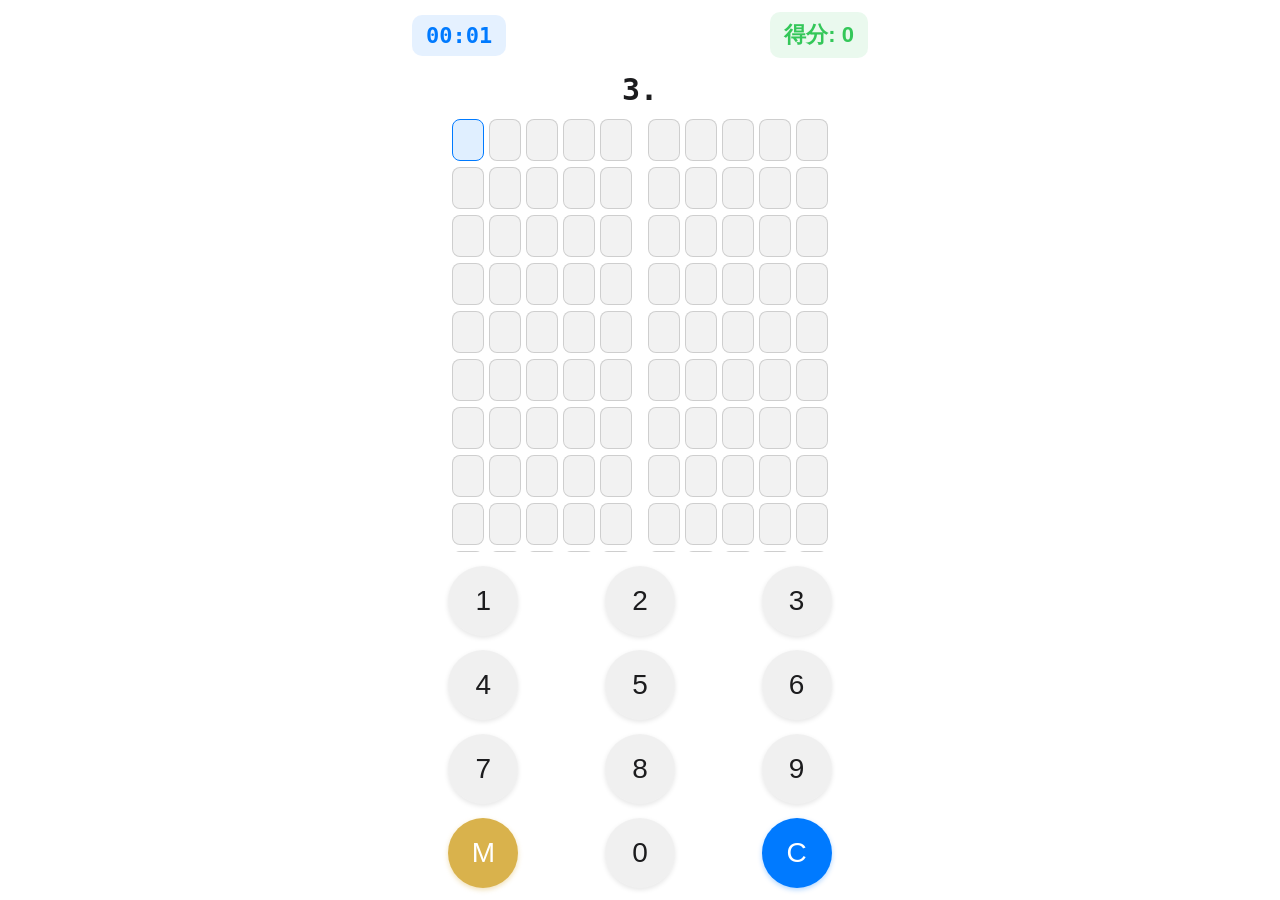
==== index.html @ 4790e4cc "Initial commit: π 100 web game Memorize 100 digits of pi after "3.". 12-key keypad (1-9, M for leade" ====
<!DOCTYPE html>
<html lang="zh-CN">
<head>
    <meta charset="UTF-8">
    <meta name="viewport" content="width=device-width, initial-scale=1.0, maximum-scale=1.0, user-scalable=no, viewport-fit=cover">
    <title>π 100 — 圆周率记忆挑战</title>
    <link rel="apple-touch-icon" sizes="180x180" href="icon-180.png">
    <link rel="icon" type="image/png" sizes="32x32" href="icon-32.png">
    <link rel="icon" type="image/png" sizes="180x180" href="icon-180.png">
    <meta name="apple-mobile-web-app-capable" content="yes">
    <meta name="apple-mobile-web-app-status-bar-style" content="default">
    <meta name="apple-mobile-web-app-title" content="π 100">
    <meta name="theme-color" content="#007AFF">
    <style>
        :root {
            --blue: #007AFF;
            --green: #34C759;
            --orange: #FF9500;
            --red: #FF3B30;
            --yellow: #FFCC00;
            --purple: #AF52DE;
            --gold: #D9B24C;
            --gold-deep: #B8902F;
            --text-primary: #1c1c1e;
            --text-secondary: #8E8E93;
            --gray-fill: rgba(0, 0, 0, 0.05);
            --gray-stroke: rgba(0, 0, 0, 0.15);
            --backdrop: rgba(0, 0, 0, 0.45);
        }

        * { box-sizing: border-box; -webkit-tap-highlight-color: transparent; }
        html, body { height: 100%; }
        body {
            margin: 0;
            font-family: -apple-system, BlinkMacSystemFont, 'PingFang SC', 'Helvetica Neue', sans-serif;
            background: #ffffff;
            color: var(--text-primary);
            display: flex;
            flex-direction: column;
            align-items: center;
            user-select: none;
            -webkit-user-select: none;
            overflow: hidden;
        }

        .container {
            width: 100%;
            max-width: 480px;
            flex: 1;
            display: flex;
            flex-direction: column;
            padding: 12px 12px max(8px, env(safe-area-inset-bottom));
            min-height: 0;
        }

        /* Top status bar */
        .status-bar {
            display: flex;
            justify-content: space-between;
            align-items: center;
            margin-bottom: 10px;
        }
        .timer, .score {
            font-size: clamp(18px, 5.2vw, 22px);
            font-weight: 600;
            padding: 8px 14px;
            border-radius: 10px;
            font-variant-numeric: tabular-nums;
        }
        .timer {
            background: rgba(0, 122, 255, 0.1);
            color: var(--blue);
            font-family: 'SF Mono', Menlo, Consolas, monospace;
        }
        .score {
            background: rgba(52, 199, 89, 0.1);
            color: var(--green);
        }

        /* "3." prefix */
        .prefix {
            font-family: 'SF Mono', Menlo, Consolas, monospace;
            font-size: clamp(24px, 7vw, 30px);
            font-weight: 700;
            text-align: center;
            margin: 4px 0 8px;
        }

        /* Scrollable digit grid */
        .grid-scroll {
            flex: 1;
            min-height: 0;
            overflow-y: auto;
            padding: 4px 0;
            -webkit-overflow-scrolling: touch;
        }
        .grid {
            display: flex;
            flex-direction: column;
            gap: 6px;
            align-items: center;
        }
        .row {
            display: flex;
            gap: 16px;
        }
        .row-half {
            display: flex;
            gap: 5px;
        }
        .cell {
            width: clamp(26px, 7.5vw, 32px);
            height: clamp(34px, 9vw, 42px);
            display: flex;
            align-items: center;
            justify-content: center;
            background: var(--gray-fill);
            border: 1px solid var(--gray-stroke);
            border-radius: 8px;
            font-family: 'SF Mono', Menlo, Consolas, monospace;
            font-size: clamp(16px, 4.5vw, 20px);
            font-weight: 600;
            color: var(--text-primary);
            transition: background-color 0.15s, border-color 0.15s;
        }
        .cell.active {
            background: rgba(0, 122, 255, 0.12);
            border-color: var(--blue);
        }
        .cell.wrong { color: var(--red); }

        /* Keypad */
        .keypad {
            display: grid;
            grid-template-columns: repeat(3, 1fr);
            gap: 14px;
            padding: 14px 0 4px;
            justify-items: center;
            flex-shrink: 0;
        }
        .key {
            width: clamp(56px, 17vw, 70px);
            height: clamp(56px, 17vw, 70px);
            border-radius: 50%;
            border: none;
            font-family: -apple-system, sans-serif;
            font-size: clamp(22px, 6.5vw, 28px);
            font-weight: 500;
            cursor: pointer;
            background: rgba(0, 0, 0, 0.06);
            color: var(--text-primary);
            box-shadow: 0 2px 5px rgba(0, 0, 0, 0.1);
            transition: transform 0.05s, background-color 0.2s;
            padding: 0;
        }
        .key:active { transform: scale(0.94); }
        .key.hint {
            background: rgba(255, 204, 0, 0.4);
            box-shadow: 0 2px 5px rgba(255, 204, 0, 0.35);
        }
        .key.clear {
            background: var(--blue);
            color: white;
            box-shadow: 0 2px 5px rgba(0, 122, 255, 0.3);
        }
        .key.medal {
            background: var(--gold);
            color: white;
            box-shadow: 0 2px 5px rgba(217, 178, 76, 0.4);
        }

        /* Modal backdrop */
        .backdrop {
            position: fixed; inset: 0;
            background: var(--backdrop);
            display: none;
            align-items: center;
            justify-content: center;
            padding: 24px;
            z-index: 100;
            -webkit-backdrop-filter: blur(2px); backdrop-filter: blur(2px);
        }
        .backdrop.show { display: flex; }
        .modal {
            background: white;
            border-radius: 20px;
            padding: 24px;
            width: 100%;
            max-width: 360px;
            box-shadow: 0 20px 60px rgba(0, 0, 0, 0.25);
            animation: pop 0.25s ease-out;
        }
        @keyframes pop {
            from { opacity: 0; transform: scale(0.92); }
            to   { opacity: 1; transform: scale(1); }
        }

        .achievement {
            font-size: 38px;
            font-weight: 800;
            color: var(--orange);
            text-align: center;
            margin-bottom: 8px;
        }
        .modal h2 {
            margin: 0 0 16px;
            text-align: center;
            font-size: 24px;
            font-weight: 700;
        }
        .modal .row-info {
            display: flex;
            justify-content: space-between;
            align-items: baseline;
            padding: 8px 0;
            font-size: 17px;
        }
        .row-info .label { color: var(--text-secondary); }
        .row-info .value { font-weight: 600; font-variant-numeric: tabular-nums; }
        .row-info.bonus .value { color: var(--green); }
        .row-info.time .value { color: var(--orange); font-family: 'SF Mono', Menlo, monospace; }
        .row-info.final {
            border-top: 1px solid var(--gray-stroke);
            margin-top: 6px;
            padding-top: 14px;
        }
        .row-info.final .value { font-size: 26px; color: var(--purple); font-weight: 800; }

        .btn {
            width: 100%;
            padding: 14px;
            border: none;
            border-radius: 14px;
            font-family: inherit;
            font-size: 17px;
            font-weight: 600;
            cursor: pointer;
            background: var(--blue);
            color: white;
            margin-top: 14px;
            box-shadow: 0 4px 12px rgba(0, 122, 255, 0.3);
            transition: transform 0.05s;
        }
        .btn:active { transform: translateY(1px); }
        .btn.secondary {
            background: var(--gray-fill);
            color: var(--blue);
            box-shadow: none;
        }

        /* Leaderboard list */
        .leader-list {
            max-height: 55vh;
            overflow-y: auto;
            margin: 4px 0;
        }
        .leader-row {
            display: grid;
            grid-template-columns: 24px 1fr auto;
            gap: 12px;
            align-items: baseline;
            padding: 10px 4px;
            border-bottom: 1px solid var(--gray-stroke);
        }
        .leader-row:last-child { border-bottom: none; }
        .leader-row .rank { font-weight: 700; color: var(--text-secondary); }
        .leader-row .time { font-family: 'SF Mono', Menlo, monospace; color: var(--blue); font-weight: 600; }
        .leader-row .date { color: var(--text-secondary); font-size: 13px; margin-left: 8px; }
        .leader-row .pts { color: var(--green); font-weight: 600; }
        .empty { text-align: center; color: var(--text-secondary); padding: 24px; }
    </style>
</head>
<body>
    <div class="container">
        <div class="status-bar">
            <div class="timer" id="timer">00:00</div>
            <div class="score">得分: <span id="score">0</span></div>
        </div>

        <div class="prefix">3.</div>

        <div class="grid-scroll" id="grid-scroll">
            <div class="grid" id="grid"></div>
        </div>

        <div class="keypad" id="keypad"></div>
    </div>

    <!-- Game over modal -->
    <div class="backdrop" id="gameover-backdrop">
        <div class="modal">
            <div class="achievement" id="achievement"></div>
            <h2>游戏结束！</h2>
            <div class="row-info"><span class="label">基础得分</span><span class="value" id="m-base"></span></div>
            <div class="row-info bonus"><span class="label">时间加分</span><span class="value" id="m-bonus"></span></div>
            <div class="row-info time"><span class="label">用时</span><span class="value" id="m-time"></span></div>
            <div class="row-info final"><span class="label">最终得分</span><span class="value" id="m-final"></span></div>
            <button class="btn" onclick="resetGame()">重新开始</button>
        </div>
    </div>

    <!-- Leaderboard modal -->
    <div class="backdrop" id="leaderboard-backdrop">
        <div class="modal">
            <h2>🏆 最佳记录</h2>
            <div class="leader-list" id="leader-list"></div>
            <button class="btn secondary" onclick="closeLeaderboard()">关闭</button>
        </div>
    </div>

    <script>
        const PI_DIGITS = "[base64]";
        const TARGET_TIME = 180;
        const HINT_DELAY_MS = 3000;
        const STORAGE_KEY = 'pi100_top_scores';
        const MAX_RECORDS = 10;
        const KEYS = ['1','2','3','4','5','6','7','8','9','M','0','C'];

        let currentIndex = 0;
        let score = 0;
        let inputs = new Array(100).fill('');
        let wrongAt = new Array(100).fill(false);
        let elapsedTime = 0;
        let lastInputTime = Date.now();
        let showHint = false;
        let mainTimer = null;
        let hintTimer = null;
        let gameDone = false;

        const gridScroll = document.getElementById('grid-scroll');
        const grid = document.getElementById('grid');
        const keypad = document.getElementById('keypad');
        const timerEl = document.getElementById('timer');
        const scoreEl = document.getElementById('score');
        const gameoverBd = document.getElementById('gameover-backdrop');
        const leaderboardBd = document.getElementById('leaderboard-backdrop');
        const leaderList = document.getElementById('leader-list');

        function fmtTime(sec) {
            const m = String(Math.floor(sec / 60)).padStart(2, '0');
            const s = String(sec % 60).padStart(2, '0');
            return `${m}:${s}`;
        }

        function fmtDate(ts) {
            const d = new Date(ts);
            const mm = String(d.getMonth() + 1).padStart(2, '0');
            const dd = String(d.getDate()).padStart(2, '0');
            const HH = String(d.getHours()).padStart(2, '0');
            const MM = String(d.getMinutes()).padStart(2, '0');
            return `${mm}-${dd} ${HH}:${MM}`;
        }

        function buildGrid() {
            grid.innerHTML = '';
            for (let r = 0; r < 10; r++) {
                const row = document.createElement('div');
                row.className = 'row';
                for (let half = 0; half < 2; half++) {
                    const halfDiv = document.createElement('div');
                    halfDiv.className = 'row-half';
                    for (let c = 0; c < 5; c++) {
                        const idx = r * 10 + half * 5 + c;
                        const cell = document.createElement('div');
                        cell.className = 'cell';
                        cell.id = `cell-${idx}`;
                        halfDiv.appendChild(cell);
                    }
                    row.appendChild(halfDiv);
                }
                grid.appendChild(row);
            }
        }

        function buildKeypad() {
            keypad.innerHTML = '';
            for (const k of KEYS) {
                const btn = document.createElement('button');
                btn.type = 'button';
                btn.className = 'key';
                btn.textContent = k;
                btn.id = `key-${k}`;
                if (k === 'C') {
                    btn.classList.add('clear');
                    btn.addEventListener('click', cleanGame);
                } else if (k === 'M') {
                    btn.classList.add('medal');
                    btn.addEventListener('click', showLeaderboard);
                } else {
                    btn.addEventListener('click', () => handleInput(parseInt(k)));
                }
                keypad.appendChild(btn);
            }
        }

        function renderCell(idx) {
            const cell = document.getElementById(`cell-${idx}`);
            if (!cell) return;
            cell.textContent = inputs[idx];
            cell.classList.toggle('wrong', wrongAt[idx]);
            cell.classList.toggle('active', idx === currentIndex && !gameDone);
        }

        function renderAllCells() {
            for (let i = 0; i < 100; i++) renderCell(i);
        }

        function renderHint() {
            for (let i = 0; i <= 9; i++) {
                const btn = document.getElementById(`key-${i}`);
                if (btn) btn.classList.remove('hint');
            }
            if (showHint && !gameDone && currentIndex < 100) {
                const correct = PI_DIGITS[currentIndex];
                const btn = document.getElementById(`key-${correct}`);
                if (btn) btn.classList.add('hint');
            }
        }

        function scrollToCurrent() {
            const cell = document.getElementById(`cell-${currentIndex}`);
            if (!cell) return;
            const row = cell.parentElement.parentElement; // half -> row
            const rowOffset = row.offsetTop;
            const targetTop = Math.max(0, rowOffset - 60);
            gridScroll.scrollTo({ top: targetTop, behavior: 'smooth' });
        }

        function handleInput(num) {
            if (gameDone || currentIndex >= 100) return;
            const idx = currentIndex;
            const correct = parseInt(PI_DIGITS[idx]);
            if (num === correct) {
                inputs[idx] = String(num);
                wrongAt[idx] = false;
                score++;
            } else {
                inputs[idx] = String(correct);
                wrongAt[idx] = true;
            }
            currentIndex++;
            renderCell(idx);
            if (currentIndex < 100) {
                renderCell(currentIndex);
                scrollToCurrent();
            }
            lastInputTime = Date.now();
            showHint = false;
            scoreEl.textContent = score;
            renderHint();
            if (currentIndex >= 100) finishGame();
        }

        function achievementText(seconds) {
            if (seconds <= 110) return '卷王！';
            if (seconds <= 120) return '厉害！';
            if (seconds <= 130) return '真棒！';
            if (seconds <= 150) return '胜利';
            return '';
        }

        function finishGame() {
            gameDone = true;
            stopTimer();
            stopHintTimer();
            const timeBonus = Math.max(0, TARGET_TIME - elapsedTime);
            const finalScore = score + timeBonus;
            saveRecord({
                score: finalScore,
                baseScore: score,
                timeBonus,
                timeUsed: elapsedTime,
                date: Date.now()
            });
            document.getElementById('m-base').textContent = score;
            document.getElementById('m-bonus').textContent = `+${timeBonus}`;
            document.getElementById('m-time').textContent = fmtTime(elapsedTime);
            document.getElementById('m-final').textContent = finalScore;
            const ach = achievementText(elapsedTime);
            const achEl = document.getElementById('achievement');
            achEl.textContent = ach;
            achEl.style.display = ach ? 'block' : 'none';
            gameoverBd.classList.add('show');
        }

        function startTimer() {
            stopTimer();
            timerEl.textContent = fmtTime(elapsedTime);
            mainTimer = setInterval(() => {
                elapsedTime++;
                timerEl.textContent = fmtTime(elapsedTime);
            }, 1000);
        }
        function stopTimer() { if (mainTimer) { clearInterval(mainTimer); mainTimer = null; } }

        function startHintTimer() {
            stopHintTimer();
            hintTimer = setInterval(() => {
                if (gameDone) return;
                if (Date.now() - lastInputTime >= HINT_DELAY_MS) {
                    if (!showHint) { showHint = true; renderHint(); }
                } else {
                    if (showHint) { showHint = false; renderHint(); }
                }
            }, 200);
        }
        function stopHintTimer() { if (hintTimer) { clearInterval(hintTimer); hintTimer = null; } }

        function cleanGame() {
            currentIndex = 0;
            score = 0;
            inputs = new Array(100).fill('');
            wrongAt = new Array(100).fill(false);
            elapsedTime = 0;
            lastInputTime = Date.now();
            showHint = false;
            gameDone = false;
            gameoverBd.classList.remove('show');
            leaderboardBd.classList.remove('show');
            scoreEl.textContent = score;
            renderAllCells();
            renderHint();
            startTimer();
            startHintTimer();
            gridScroll.scrollTo({ top: 0 });
        }

        function resetGame() { cleanGame(); }

        function showLeaderboard() {
            const records = getRecords();
            leaderList.innerHTML = '';
            if (records.length === 0) {
                leaderList.innerHTML = '<div class="empty">还没有记录</div>';
            } else {
                records.forEach((rec, i) => {
                    const row = document.createElement('div');
                    row.className = 'leader-row';
                    row.innerHTML = `
                        <span class="rank">${i + 1}.</span>
                        <span>
                            <span class="time">${fmtTime(rec.timeUsed)}</span>
                            <span class="date">${fmtDate(rec.date)}</span>
                        </span>
                        <span class="pts">${rec.score}分</span>
                    `;
                    leaderList.appendChild(row);
                });
            }
            leaderboardBd.classList.add('show');
        }

        function closeLeaderboard() { leaderboardBd.classList.remove('show'); }

        function getRecords() {
            try { return JSON.parse(localStorage.getItem(STORAGE_KEY) || '[]'); }
            catch { return []; }
        }

        function saveRecord(rec) {
            let records = getRecords();
            records.push(rec);
            records.sort((a, b) => a.timeUsed - b.timeUsed);
            records = records.slice(0, MAX_RECORDS);
            localStorage.setItem(STORAGE_KEY, JSON.stringify(records));
        }

        // Tap backdrop (outside modal) to close leaderboard
        leaderboardBd.addEventListener('click', (e) => {
            if (e.target === leaderboardBd) closeLeaderboard();
        });

        // Desktop keyboard support: 0-9 inputs, Esc closes modals
        document.addEventListener('keydown', (e) => {
            if (e.key >= '0' && e.key <= '9' && !gameDone) {
                handleInput(parseInt(e.key));
            } else if (e.key === 'Escape') {
                if (leaderboardBd.classList.contains('show')) closeLeaderboard();
            }
        });

        buildGrid();
        buildKeypad();
        cleanGame();
    </script>
</body>
</html>
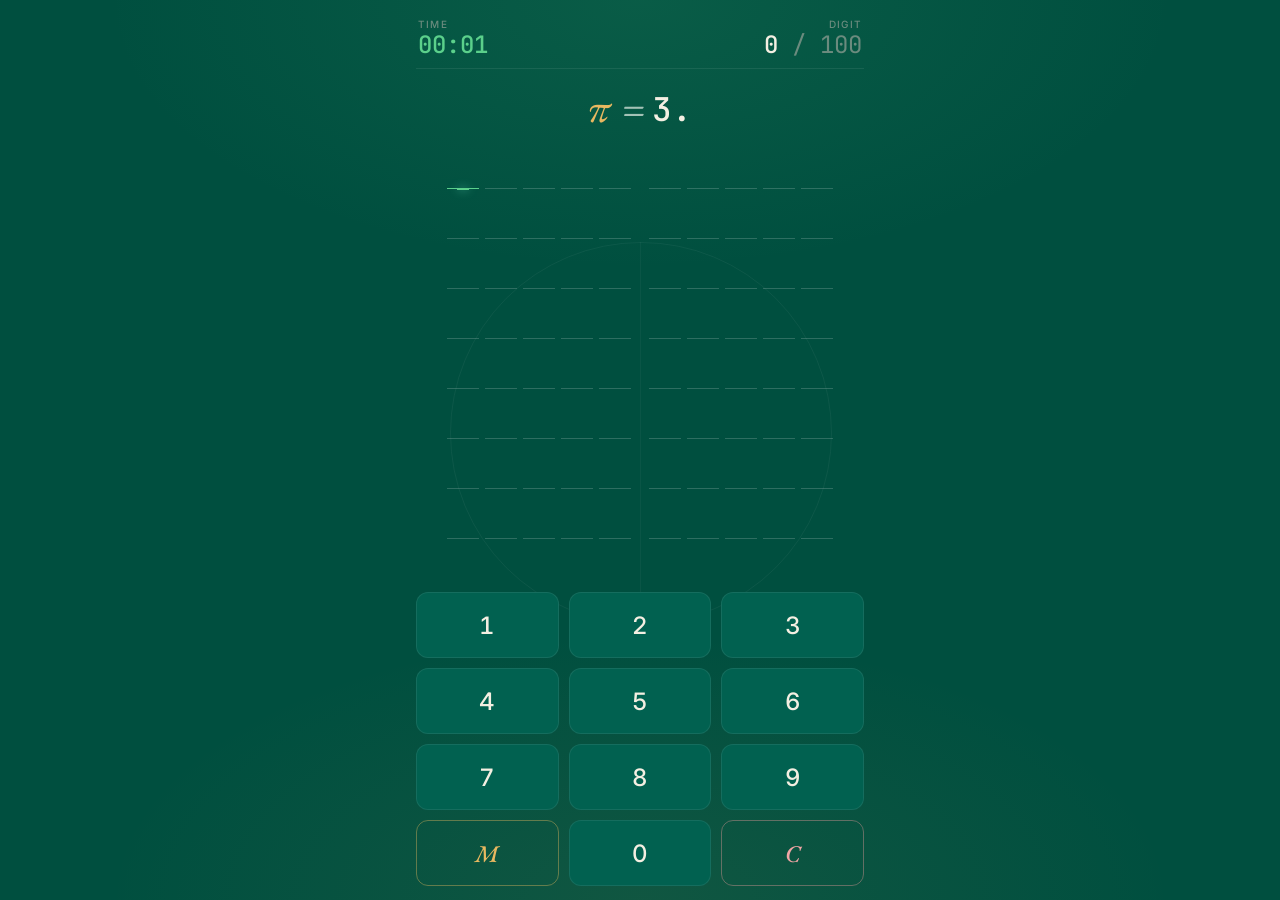
==== commit be6c8af3: "Redesign with mathematical-elegant aesthetic and add global leaderboard - New visual language: deep " ====
--- a/index.html
+++ b/index.html
@@ -8,82 +8,153 @@
     <link rel="icon" type="image/png" sizes="32x32" href="icon-32.png">
     <link rel="icon" type="image/png" sizes="180x180" href="icon-180.png">
     <meta name="apple-mobile-web-app-capable" content="yes">
-    <meta name="apple-mobile-web-app-status-bar-style" content="default">
+    <meta name="apple-mobile-web-app-status-bar-style" content="black-translucent">
     <meta name="apple-mobile-web-app-title" content="π 100">
-    <meta name="theme-color" content="#007AFF">
+    <meta name="theme-color" content="#004F3F">
+    <link rel="preconnect" href="https://fonts.googleapis.com">
+    <link rel="preconnect" href="https://fonts.gstatic.com" crossorigin>
+    <link href="https://fonts.googleapis.com/css2?family=EB+Garamond:ital,wght@0,400;0,600;1,400;1,600&family=Inter:wght@400;500;600;700&family=JetBrains+Mono:wght@400;500;700&display=swap" rel="stylesheet">
     <style>
         :root {
-            --blue: #007AFF;
-            --green: #34C759;
-            --orange: #FF9500;
-            --red: #FF3B30;
-            --yellow: #FFCC00;
-            --purple: #AF52DE;
-            --gold: #D9B24C;
-            --gold-deep: #B8902F;
-            --text-primary: #1c1c1e;
-            --text-secondary: #8E8E93;
-            --gray-fill: rgba(0, 0, 0, 0.05);
-            --gray-stroke: rgba(0, 0, 0, 0.15);
-            --backdrop: rgba(0, 0, 0, 0.45);
+            --bg-deep: #00362A;        /* darker green for modal contrast */
+            --bg: #004F3F;             /* icon background — deep forest green */
+            --surface: #016150;        /* keypad / cards */
+            --surface-2: #027360;      /* hover / active */
+            --line: rgba(255, 255, 255, 0.08);
+            --line-strong: rgba(255, 255, 255, 0.18);
+
+            --ink: #F4EFE2;            /* warm paper white */
+            --ink-dim: #A3C2B6;        /* faded annotation — slight green */
+            --ink-faint: #6B8B7E;
+
+            --mint: #5BD08B;           /* icon π — bright mint green, active / progress */
+            --gold: #E8B860;           /* mustard — π symbol, achievement */
+            --rose: #F2A6A6;           /* dusty rose — wrong */
+            --sky:  #9CC7C9;           /* soft sea — secondary */
+
+            --backdrop: rgba(0, 30, 24, 0.78);
         }
 
         * { box-sizing: border-box; -webkit-tap-highlight-color: transparent; }
         html, body { height: 100%; }
         body {
             margin: 0;
-            font-family: -apple-system, BlinkMacSystemFont, 'PingFang SC', 'Helvetica Neue', sans-serif;
-            background: #ffffff;
-            color: var(--text-primary);
+            font-family: 'Inter', -apple-system, BlinkMacSystemFont, 'PingFang SC', sans-serif;
+            color: var(--ink);
             display: flex;
             flex-direction: column;
             align-items: center;
             user-select: none;
             -webkit-user-select: none;
             overflow: hidden;
+            background:
+                radial-gradient(ellipse 70% 50% at 50% 0%, rgba(91, 208, 139, 0.10), transparent 60%),
+                radial-gradient(ellipse 70% 50% at 50% 100%, rgba(232, 184, 96, 0.07), transparent 60%),
+                var(--bg);
+            background-attachment: fixed;
+            position: relative;
+        }
+        /* Faint geometric watermark: unit circle behind everything */
+        body::before {
+            content: '';
+            position: fixed;
+            left: 50%;
+            top: 48%;
+            width: 380px;
+            height: 380px;
+            margin-left: -190px;
+            margin-top: -190px;
+            border-radius: 50%;
+            border: 1px solid rgba(255, 255, 255, 0.05);
+            pointer-events: none;
+            z-index: 0;
+        }
+        body::after {
+            content: '';
+            position: fixed;
+            left: 50%;
+            top: 48%;
+            width: 1px;
+            height: 380px;
+            margin-left: 0;
+            margin-top: -190px;
+            background: rgba(255, 255, 255, 0.04);
+            pointer-events: none;
+            z-index: 0;
         }
 
         .container {
+            position: relative;
+            z-index: 2;
             width: 100%;
             max-width: 480px;
             flex: 1;
             display: flex;
             flex-direction: column;
-            padding: 12px 12px max(8px, env(safe-area-inset-bottom));
+            padding: 14px 16px max(10px, env(safe-area-inset-bottom));
             min-height: 0;
         }
 
-        /* Top status bar */
+        /* Top status — light, like a textbook running header */
         .status-bar {
             display: flex;
             justify-content: space-between;
-            align-items: center;
-            margin-bottom: 10px;
-        }
-        .timer, .score {
-            font-size: clamp(18px, 5.2vw, 22px);
-            font-weight: 600;
-            padding: 8px 14px;
-            border-radius: 10px;
+            align-items: baseline;
+            padding: 4px 2px 10px;
+            border-bottom: 1px solid var(--line);
+            margin-bottom: 4px;
+        }
+        .stat {
+            display: flex;
+            flex-direction: column;
+            gap: 2px;
+        }
+        .stat.right { align-items: flex-end; }
+        .stat .label {
+            font-family: 'Inter', sans-serif;
+            font-size: 10px;
+            font-weight: 500;
+            letter-spacing: 1.2px;
+            text-transform: uppercase;
+            color: var(--ink-faint);
+        }
+        .stat .value {
+            font-family: 'JetBrains Mono', monospace;
+            font-size: clamp(20px, 5.5vw, 24px);
+            font-weight: 500;
             font-variant-numeric: tabular-nums;
-        }
-        .timer {
-            background: rgba(0, 122, 255, 0.1);
-            color: var(--blue);
-            font-family: 'SF Mono', Menlo, Consolas, monospace;
-        }
-        .score {
-            background: rgba(52, 199, 89, 0.1);
-            color: var(--green);
-        }
-
-        /* "3." prefix */
+            color: var(--ink);
+            line-height: 1.1;
+        }
+        .stat.time .value { color: var(--mint); }
+        .stat.progress .value { color: var(--ink); }
+        .stat.progress .value .total { color: var(--ink-faint); font-weight: 400; }
+
+        /* The π = 3. prefix — mathematical typography */
         .prefix {
-            font-family: 'SF Mono', Menlo, Consolas, monospace;
-            font-size: clamp(24px, 7vw, 30px);
-            font-weight: 700;
             text-align: center;
-            margin: 4px 0 8px;
+            margin: 14px 0 14px;
+            font-family: 'EB Garamond', Georgia, serif;
+            font-size: clamp(34px, 9vw, 42px);
+            line-height: 1;
+            color: var(--gold);
+            font-weight: 400;
+        }
+        .prefix .pi {
+            font-style: italic;
+            margin-right: 6px;
+        }
+        .prefix .eq {
+            color: var(--ink-dim);
+            font-weight: 400;
+            margin: 0 6px;
+        }
+        .prefix .three {
+            font-family: 'JetBrains Mono', monospace;
+            font-size: 0.78em;
+            color: var(--ink);
+            font-weight: 500;
+            vertical-align: 0.04em;
         }
 
         /* Scrollable digit grid */
@@ -91,22 +162,25 @@
             flex: 1;
             min-height: 0;
             overflow-y: auto;
-            padding: 4px 0;
+            padding: 4px 0 8px;
             -webkit-overflow-scrolling: touch;
-        }
+            scrollbar-width: none;
+        }
+        .grid-scroll::-webkit-scrollbar { display: none; }
         .grid {
             display: flex;
             flex-direction: column;
-            gap: 6px;
+            gap: 8px;
             align-items: center;
         }
         .row {
             display: flex;
-            gap: 16px;
+            gap: 18px;
+            align-items: center;
         }
         .row-half {
             display: flex;
-            gap: 5px;
+            gap: 6px;
         }
         .cell {
             width: clamp(26px, 7.5vw, 32px);
@@ -114,59 +188,101 @@
             display: flex;
             align-items: center;
             justify-content: center;
-            background: var(--gray-fill);
-            border: 1px solid var(--gray-stroke);
-            border-radius: 8px;
-            font-family: 'SF Mono', Menlo, Consolas, monospace;
-            font-size: clamp(16px, 4.5vw, 20px);
-            font-weight: 600;
-            color: var(--text-primary);
-            transition: background-color 0.15s, border-color 0.15s;
+            background: transparent;
+            border-bottom: 1.5px solid var(--line-strong);
+            border-radius: 0;
+            font-family: 'JetBrains Mono', monospace;
+            font-size: clamp(18px, 5vw, 22px);
+            font-weight: 500;
+            color: var(--ink);
+            transition: color 0.2s ease, border-color 0.2s ease, background 0.2s ease;
+            position: relative;
+        }
+        .cell:not(:empty) {
+            color: var(--ink);
         }
         .cell.active {
-            background: rgba(0, 122, 255, 0.12);
-            border-color: var(--blue);
-        }
-        .cell.wrong { color: var(--red); }
-
-        /* Keypad */
+            border-bottom-color: var(--mint);
+            color: var(--mint);
+        }
+        .cell.active::after {
+            content: '';
+            position: absolute;
+            left: 30%; right: 30%;
+            bottom: -1.5px;
+            height: 1.5px;
+            background: var(--mint);
+            box-shadow: 0 0 8px rgba(110, 231, 197, 0.7);
+            animation: cursorBlink 1.1s ease-in-out infinite;
+        }
+        @keyframes cursorBlink {
+            0%, 100% { opacity: 1; }
+            50%      { opacity: 0.35; }
+        }
+        .cell.wrong {
+            color: var(--rose);
+            border-bottom-color: var(--rose);
+        }
+
+        /* Keypad — clean rounded tiles */
         .keypad {
             display: grid;
             grid-template-columns: repeat(3, 1fr);
-            gap: 14px;
+            gap: 10px;
             padding: 14px 0 4px;
-            justify-items: center;
+            justify-items: stretch;
             flex-shrink: 0;
         }
         .key {
-            width: clamp(56px, 17vw, 70px);
-            height: clamp(56px, 17vw, 70px);
-            border-radius: 50%;
-            border: none;
-            font-family: -apple-system, sans-serif;
-            font-size: clamp(22px, 6.5vw, 28px);
+            height: clamp(56px, 16vw, 66px);
+            border-radius: 12px;
+            border: 1px solid var(--line);
+            font-family: 'Inter', sans-serif;
+            font-size: clamp(20px, 5.6vw, 24px);
             font-weight: 500;
             cursor: pointer;
-            background: rgba(0, 0, 0, 0.06);
-            color: var(--text-primary);
-            box-shadow: 0 2px 5px rgba(0, 0, 0, 0.1);
-            transition: transform 0.05s, background-color 0.2s;
+            background: var(--surface);
+            color: var(--ink);
+            transition: transform 0.08s ease, background 0.2s ease, border-color 0.2s ease, color 0.2s ease;
             padding: 0;
-        }
-        .key:active { transform: scale(0.94); }
+            font-variant-numeric: tabular-nums;
+        }
+        .key:active {
+            transform: scale(0.96);
+            background: var(--surface-2);
+        }
         .key.hint {
-            background: rgba(255, 204, 0, 0.4);
-            box-shadow: 0 2px 5px rgba(255, 204, 0, 0.35);
+            background: rgba(232, 184, 96, 0.18);
+            border-color: rgba(232, 184, 96, 0.55);
+            color: var(--gold);
+            box-shadow: 0 0 18px rgba(232, 184, 96, 0.25);
+            animation: hintBreath 1.4s ease-in-out infinite;
+        }
+        @keyframes hintBreath {
+            0%, 100% { box-shadow: 0 0 14px rgba(232, 184, 96, 0.18); }
+            50%      { box-shadow: 0 0 22px rgba(232, 184, 96, 0.38); }
         }
         .key.clear {
-            background: var(--blue);
-            color: white;
-            box-shadow: 0 2px 5px rgba(0, 122, 255, 0.3);
+            background: transparent;
+            border: 1px solid rgba(232, 155, 155, 0.4);
+            color: var(--rose);
+            font-family: 'EB Garamond', Georgia, serif;
+            font-style: italic;
+            font-weight: 500;
+        }
+        .key.clear:active {
+            background: rgba(232, 155, 155, 0.1);
         }
         .key.medal {
-            background: var(--gold);
-            color: white;
-            box-shadow: 0 2px 5px rgba(217, 178, 76, 0.4);
+            background: transparent;
+            border: 1px solid rgba(232, 184, 96, 0.4);
+            color: var(--gold);
+            font-family: 'EB Garamond', Georgia, serif;
+            font-style: italic;
+            font-weight: 500;
+        }
+        .key.medal:active {
+            background: rgba(232, 184, 96, 0.1);
         }
 
         /* Modal backdrop */
@@ -178,106 +294,334 @@
             justify-content: center;
             padding: 24px;
             z-index: 100;
-            -webkit-backdrop-filter: blur(2px); backdrop-filter: blur(2px);
+            -webkit-backdrop-filter: blur(8px); backdrop-filter: blur(8px);
         }
         .backdrop.show { display: flex; }
         .modal {
-            background: white;
-            border-radius: 20px;
-            padding: 24px;
+            background: var(--bg-deep);
+            border: 1px solid var(--line-strong);
+            border-radius: 16px;
+            padding: 26px 24px 22px;
             width: 100%;
             max-width: 360px;
-            box-shadow: 0 20px 60px rgba(0, 0, 0, 0.25);
-            animation: pop 0.25s ease-out;
+            box-shadow: 0 20px 60px rgba(0, 0, 0, 0.55);
+            animation: pop 0.32s cubic-bezier(0.16, 1, 0.3, 1);
+            position: relative;
         }
         @keyframes pop {
-            from { opacity: 0; transform: scale(0.92); }
-            to   { opacity: 1; transform: scale(1); }
+            from { opacity: 0; transform: scale(0.96) translateY(8px); }
+            to   { opacity: 1; transform: scale(1) translateY(0); }
+        }
+
+        /* Soft halo for celebration */
+        .modal.celebrate::before {
+            content: '';
+            position: absolute;
+            inset: -2px;
+            border-radius: 17px;
+            background: conic-gradient(from 0deg, rgba(232, 184, 96, 0.5), rgba(110, 231, 197, 0.5), rgba(143, 184, 232, 0.5), rgba(232, 184, 96, 0.5));
+            z-index: -1;
+            filter: blur(14px);
+            opacity: 0.6;
+            animation: haloSpin 6s linear infinite;
+        }
+        @keyframes haloSpin {
+            to { transform: rotate(360deg); }
         }
 
         .achievement {
-            font-size: 38px;
-            font-weight: 800;
-            color: var(--orange);
+            font-family: 'EB Garamond', Georgia, serif;
+            font-style: italic;
+            font-size: 30px;
+            font-weight: 600;
+            color: var(--gold);
             text-align: center;
-            margin-bottom: 8px;
+            margin-bottom: 4px;
+            letter-spacing: 0.5px;
         }
         .modal h2 {
-            margin: 0 0 16px;
+            font-family: 'EB Garamond', Georgia, serif;
+            margin: 0 0 18px;
             text-align: center;
-            font-size: 24px;
-            font-weight: 700;
+            font-size: 22px;
+            font-weight: 600;
+            color: var(--ink);
+            font-style: italic;
+            letter-spacing: 0.3px;
         }
         .modal .row-info {
             display: flex;
             justify-content: space-between;
             align-items: baseline;
-            padding: 8px 0;
+            padding: 10px 0;
+            font-size: 15px;
+            font-family: 'Inter', sans-serif;
+        }
+        .row-info .label {
+            color: var(--ink-dim);
+            font-weight: 400;
+        }
+        .row-info .value {
+            font-family: 'JetBrains Mono', monospace;
+            font-weight: 500;
+            font-variant-numeric: tabular-nums;
+            color: var(--ink);
+        }
+        .row-info.bonus .value { color: var(--mint); }
+        .row-info.time .value { color: var(--sky); }
+        .row-info.final {
+            border-top: 1px solid var(--line);
+            margin-top: 8px;
+            padding-top: 16px;
+        }
+        .row-info.final .label {
+            font-family: 'EB Garamond', Georgia, serif;
+            font-style: italic;
             font-size: 17px;
-        }
-        .row-info .label { color: var(--text-secondary); }
-        .row-info .value { font-weight: 600; font-variant-numeric: tabular-nums; }
-        .row-info.bonus .value { color: var(--green); }
-        .row-info.time .value { color: var(--orange); font-family: 'SF Mono', Menlo, monospace; }
-        .row-info.final {
-            border-top: 1px solid var(--gray-stroke);
-            margin-top: 6px;
-            padding-top: 14px;
-        }
-        .row-info.final .value { font-size: 26px; color: var(--purple); font-weight: 800; }
-
+            color: var(--ink);
+        }
+        .row-info.final .value {
+            font-family: 'EB Garamond', Georgia, serif;
+            font-size: 28px;
+            color: var(--gold);
+            font-weight: 600;
+        }
+
+        /* Buttons — refined math-elegant style */
+        .btn-row {
+            display: flex;
+            gap: 10px;
+            margin-top: 18px;
+        }
         .btn {
-            width: 100%;
-            padding: 14px;
-            border: none;
-            border-radius: 14px;
-            font-family: inherit;
+            flex: 1;
+            padding: 12px 16px;
+            border: 1px solid transparent;
+            border-radius: 10px;
+            font-family: 'EB Garamond', Georgia, serif;
+            font-style: italic;
             font-size: 17px;
             font-weight: 600;
             cursor: pointer;
-            background: var(--blue);
-            color: white;
-            margin-top: 14px;
-            box-shadow: 0 4px 12px rgba(0, 122, 255, 0.3);
-            transition: transform 0.05s;
-        }
-        .btn:active { transform: translateY(1px); }
+            color: var(--ink);
+            letter-spacing: 0.4px;
+            transition: transform 0.1s ease, background 0.2s ease, border-color 0.2s ease, color 0.2s ease;
+            position: relative;
+        }
+        .btn.primary {
+            background: var(--mint);
+            color: var(--bg-deep);
+            border-color: var(--mint);
+            box-shadow: 0 1px 0 rgba(255, 255, 255, 0.18) inset, 0 6px 18px -8px rgba(110, 231, 197, 0.55);
+        }
+        .btn.primary:hover {
+            background: #82eecd;
+        }
+        .btn.primary:active {
+            transform: translateY(1px);
+            box-shadow: 0 1px 0 rgba(255, 255, 255, 0.1) inset, 0 2px 6px -2px rgba(110, 231, 197, 0.4);
+        }
         .btn.secondary {
-            background: var(--gray-fill);
-            color: var(--blue);
-            box-shadow: none;
+            background: transparent;
+            border-color: var(--line-strong);
+            color: var(--ink);
+        }
+        .btn.secondary:hover {
+            border-color: var(--mint);
+            color: var(--mint);
+        }
+        .btn.secondary:active {
+            transform: translateY(1px);
+            background: rgba(110, 231, 197, 0.06);
+        }
+        .btn.full { flex: 1 1 100%; }
+
+        /* Name input section */
+        .name-section {
+            margin: 4px 0 14px;
+            display: flex;
+            align-items: baseline;
+            gap: 10px;
+            padding: 10px 12px;
+            border: 1px dashed var(--line-strong);
+            border-radius: 10px;
+            background: rgba(255, 255, 255, 0.02);
+        }
+        .name-section .name-label {
+            font-family: 'EB Garamond', Georgia, serif;
+            font-style: italic;
+            font-size: 15px;
+            color: var(--ink-dim);
+            flex-shrink: 0;
+        }
+        .name-section input {
+            flex: 1;
+            background: transparent;
+            border: none;
+            outline: none;
+            color: var(--ink);
+            font-family: 'EB Garamond', Georgia, serif;
+            font-style: italic;
+            font-size: 17px;
+            font-weight: 600;
+            padding: 2px 0;
+            border-bottom: 1px solid transparent;
+            transition: border-color 0.2s ease;
+            min-width: 0;
+        }
+        .name-section input::placeholder {
+            color: var(--ink-faint);
+            font-weight: 400;
+        }
+        .name-section input:focus {
+            border-bottom-color: var(--mint);
+        }
+        .save-status {
+            font-family: 'Inter', sans-serif;
+            font-size: 12px;
+            color: var(--ink-faint);
+            text-align: center;
+            margin-top: 8px;
+            min-height: 16px;
+            letter-spacing: 0.4px;
+        }
+        .save-status.ok { color: var(--mint); }
+        .save-status.err { color: var(--rose); }
+
+        /* Tabs in scoreboard modal */
+        .tabs {
+            display: flex;
+            gap: 4px;
+            padding: 4px;
+            background: rgba(255, 255, 255, 0.04);
+            border-radius: 10px;
+            margin: 0 0 12px;
+        }
+        .tab {
+            flex: 1;
+            padding: 8px 10px;
+            background: transparent;
+            border: none;
+            border-radius: 7px;
+            font-family: 'EB Garamond', Georgia, serif;
+            font-style: italic;
+            font-size: 15px;
+            font-weight: 600;
+            color: var(--ink-dim);
+            cursor: pointer;
+            transition: background 0.2s ease, color 0.2s ease;
+        }
+        .tab.active {
+            background: var(--surface-2);
+            color: var(--ink);
         }
 
         /* Leaderboard list */
         .leader-list {
-            max-height: 55vh;
+            max-height: 50vh;
             overflow-y: auto;
-            margin: 4px 0;
+            margin: 0 0 4px;
+            scrollbar-width: thin;
+            scrollbar-color: rgba(255, 255, 255, 0.15) transparent;
         }
         .leader-row {
             display: grid;
-            grid-template-columns: 24px 1fr auto;
-            gap: 12px;
+            grid-template-columns: 26px 1fr auto auto;
+            gap: 10px;
             align-items: baseline;
             padding: 10px 4px;
-            border-bottom: 1px solid var(--gray-stroke);
+            border-bottom: 1px solid var(--line);
+            font-family: 'Inter', sans-serif;
+            font-size: 14px;
         }
         .leader-row:last-child { border-bottom: none; }
-        .leader-row .rank { font-weight: 700; color: var(--text-secondary); }
-        .leader-row .time { font-family: 'SF Mono', Menlo, monospace; color: var(--blue); font-weight: 600; }
-        .leader-row .date { color: var(--text-secondary); font-size: 13px; margin-left: 8px; }
-        .leader-row .pts { color: var(--green); font-weight: 600; }
-        .empty { text-align: center; color: var(--text-secondary); padding: 24px; }
+        .leader-row .rank {
+            font-family: 'EB Garamond', Georgia, serif;
+            font-style: italic;
+            font-weight: 600;
+            color: var(--ink-dim);
+            font-size: 16px;
+        }
+        .leader-row .name {
+            font-family: 'EB Garamond', Georgia, serif;
+            font-style: italic;
+            font-weight: 600;
+            color: var(--ink);
+            font-size: 15px;
+            overflow: hidden;
+            text-overflow: ellipsis;
+            white-space: nowrap;
+        }
+        .leader-row .name .date {
+            font-family: 'Inter', sans-serif;
+            font-style: normal;
+            font-weight: 400;
+            color: var(--ink-faint);
+            font-size: 11px;
+            margin-left: 6px;
+            letter-spacing: 0.3px;
+        }
+        .leader-row .time {
+            font-family: 'JetBrains Mono', monospace;
+            color: var(--mint);
+            font-weight: 500;
+            font-size: 13px;
+        }
+        .leader-row .pts {
+            font-family: 'JetBrains Mono', monospace;
+            color: var(--gold);
+            font-weight: 500;
+            font-size: 13px;
+            min-width: 42px;
+            text-align: right;
+        }
+        .leader-row.self {
+            background: rgba(110, 231, 197, 0.06);
+            border-radius: 6px;
+            padding-left: 6px;
+            padding-right: 6px;
+        }
+        .leader-row.self .name {
+            color: var(--mint);
+        }
+        /* Highlight top 3 ranks in leaderboard tab */
+        #leader-list.rank-view .leader-row:nth-child(1) .rank { color: var(--gold); }
+        #leader-list.rank-view .leader-row:nth-child(2) .rank { color: var(--sky); }
+        #leader-list.rank-view .leader-row:nth-child(3) .rank { color: var(--mint); }
+        .empty {
+            text-align: center;
+            color: var(--ink-faint);
+            padding: 28px;
+            font-family: 'EB Garamond', Georgia, serif;
+            font-style: italic;
+            font-size: 16px;
+        }
+        .scope-note {
+            text-align: center;
+            color: var(--ink-faint);
+            font-family: 'Inter', sans-serif;
+            font-size: 11px;
+            letter-spacing: 0.5px;
+            padding: 6px 0 2px;
+        }
     </style>
 </head>
 <body>
     <div class="container">
         <div class="status-bar">
-            <div class="timer" id="timer">00:00</div>
-            <div class="score">得分: <span id="score">0</span></div>
+            <div class="stat time">
+                <span class="label">Time</span>
+                <span class="value" id="timer">00:00</span>
+            </div>
+            <div class="stat progress right">
+                <span class="label">Digit</span>
+                <span class="value"><span id="score">0</span><span class="total"> / 100</span></span>
+            </div>
         </div>
 
-        <div class="prefix">3.</div>
+        <div class="prefix">
+            <span class="pi">π</span><span class="eq">=</span><span class="three">3.</span>
+        </div>
 
         <div class="grid-scroll" id="grid-scroll">
             <div class="grid" id="grid"></div>
@@ -288,32 +632,69 @@
 
     <!-- Game over modal -->
     <div class="backdrop" id="gameover-backdrop">
-        <div class="modal">
+        <div class="modal" id="gameover-modal">
             <div class="achievement" id="achievement"></div>
-            <h2>游戏结束！</h2>
+            <h2>挑战完成</h2>
+
+            <div class="name-section">
+                <span class="name-label">署名</span>
+                <input type="text" id="name-input" maxlength="16" placeholder="起个名字" autocomplete="off" spellcheck="false" />
+            </div>
+
             <div class="row-info"><span class="label">基础得分</span><span class="value" id="m-base"></span></div>
             <div class="row-info bonus"><span class="label">时间加分</span><span class="value" id="m-bonus"></span></div>
             <div class="row-info time"><span class="label">用时</span><span class="value" id="m-time"></span></div>
             <div class="row-info final"><span class="label">最终得分</span><span class="value" id="m-final"></span></div>
-            <button class="btn" onclick="resetGame()">重新开始</button>
+
+            <div class="save-status" id="save-status"></div>
+
+            <div class="btn-row">
+                <button class="btn secondary" onclick="showLeaderboard()">成绩单</button>
+                <button class="btn primary" onclick="resetGame()">再来一次</button>
+            </div>
         </div>
     </div>
 
-    <!-- Leaderboard modal -->
+    <!-- Scoreboard modal (leaderboard + full log, tabbed) -->
     <div class="backdrop" id="leaderboard-backdrop">
         <div class="modal">
-            <h2>🏆 最佳记录</h2>
+            <h2>成绩单</h2>
+            <div class="tabs">
+                <button class="tab active" data-tab="top" onclick="switchTab('top')">排行榜</button>
+                <button class="tab" data-tab="all" onclick="switchTab('all')">全部记录</button>
+            </div>
             <div class="leader-list" id="leader-list"></div>
-            <button class="btn secondary" onclick="closeLeaderboard()">关闭</button>
+            <div class="scope-note" id="scope-note"></div>
+            <div class="btn-row">
+                <button class="btn secondary full" onclick="closeLeaderboard()">关闭</button>
+            </div>
         </div>
     </div>
 
     <script>
+        // ============================================================
+        // BACKEND CONFIG — Pantry (free, no auth key in client)
+        // ------------------------------------------------------------
+        // 1. Sign up at https://getpantry.cloud  (only needs an email)
+        // 2. Copy the "Pantry ID" you receive (looks like a UUID)
+        // 3. Replace the string below with it
+        // If left empty/placeholder, the app falls back to local-only
+        // storage — your scores stay on this device.
+        // ============================================================
+        const PANTRY_ID = '8bf6c12e-4141-4ca2-b488-622a5bfe85ff';
+        const BASKET = 'pi100-scores';
+        const REMOTE_URL = PANTRY_ID
+            ? `https://getpantry.cloud/apiv1/pantry/${PANTRY_ID}/basket/${BASKET}`
+            : null;
+
         const PI_DIGITS = "[base64]";
         const TARGET_TIME = 180;
         const HINT_DELAY_MS = 3000;
-        const STORAGE_KEY = 'pi100_top_scores';
-        const MAX_RECORDS = 10;
+        const LOCAL_RECORDS_KEY = 'pi100_records';      // unified records log
+        const LEGACY_TOP_KEY = 'pi100_top_scores';      // migrate from earlier version
+        const NAME_KEY = 'pi100_player_name';
+        const TOP_N = 10;
+        const MAX_REMOTE = 500;
         const KEYS = ['1','2','3','4','5','6','7','8','9','M','0','C'];
 
         let currentIndex = 0;
@@ -326,6 +707,9 @@
         let mainTimer = null;
         let hintTimer = null;
         let gameDone = false;
+        let currentRecordId = null;     // id of the just-saved record (for rename)
+        let cachedAllRecords = [];      // last fetched all records
+        let activeTab = 'top';
 
         const gridScroll = document.getElementById('grid-scroll');
         const grid = document.getElementById('grid');
@@ -333,8 +717,12 @@
         const timerEl = document.getElementById('timer');
         const scoreEl = document.getElementById('score');
         const gameoverBd = document.getElementById('gameover-backdrop');
+        const gameoverModal = document.getElementById('gameover-modal');
         const leaderboardBd = document.getElementById('leaderboard-backdrop');
         const leaderList = document.getElementById('leader-list');
+        const nameInput = document.getElementById('name-input');
+        const saveStatus = document.getElementById('save-status');
+        const scopeNote = document.getElementById('scope-note');
 
         function fmtTime(sec) {
             const m = String(Math.floor(sec / 60)).padStart(2, '0');
@@ -418,12 +806,16 @@
         }
 
         function scrollToCurrent() {
-            const cell = document.getElementById(`cell-${currentIndex}`);
-            if (!cell) return;
-            const row = cell.parentElement.parentElement; // half -> row
-            const rowOffset = row.offsetTop;
-            const targetTop = Math.max(0, rowOffset - 60);
-            gridScroll.scrollTo({ top: targetTop, behavior: 'smooth' });
+            const row = Math.floor(currentIndex / 10);
+            if (row < 5) {
+                gridScroll.scrollTo({ top: 0, behavior: 'smooth' });
+                return;
+            }
+            const anchorRowIdx = row - 4;
+            const anchorCell = document.getElementById(`cell-${anchorRowIdx * 10}`);
+            if (!anchorCell) return;
+            const anchorRow = anchorCell.parentElement.parentElement;
+            gridScroll.scrollTo({ top: anchorRow.offsetTop, behavior: 'smooth' });
         }
 
         function handleInput(num) {
@@ -452,10 +844,10 @@
         }
 
         function achievementText(seconds) {
-            if (seconds <= 110) return '卷王！';
-            if (seconds <= 120) return '厉害！';
-            if (seconds <= 130) return '真棒！';
-            if (seconds <= 150) return '胜利';
+            if (seconds <= 110) return '出类拔萃';
+            if (seconds <= 120) return '游刃有余';
+            if (seconds <= 130) return '颇为可观';
+            if (seconds <= 150) return '圆满';
             return '';
         }
 
@@ -465,13 +857,22 @@
             stopHintTimer();
             const timeBonus = Math.max(0, TARGET_TIME - elapsedTime);
             const finalScore = score + timeBonus;
-            saveRecord({
+
+            const storedName = localStorage.getItem(NAME_KEY) || '';
+            nameInput.value = storedName;
+
+            const record = {
+                id: 'r_' + Date.now().toString(36) + Math.random().toString(36).slice(2, 6),
+                name: storedName || '匿名',
                 score: finalScore,
                 baseScore: score,
                 timeBonus,
                 timeUsed: elapsedTime,
                 date: Date.now()
-            });
+            };
+            currentRecordId = record.id;
+            saveRecord(record);
+
             document.getElementById('m-base').textContent = score;
             document.getElementById('m-bonus').textContent = `+${timeBonus}`;
             document.getElementById('m-time').textContent = fmtTime(elapsedTime);
@@ -480,7 +881,15 @@
             const achEl = document.getElementById('achievement');
             achEl.textContent = ach;
             achEl.style.display = ach ? 'block' : 'none';
+            gameoverModal.classList.toggle('celebrate', score >= 80);
+            saveStatus.textContent = '';
+            saveStatus.className = 'save-status';
             gameoverBd.classList.add('show');
+
+            // focus name input if empty so user is prompted to write one
+            if (!storedName) {
+                setTimeout(() => nameInput.focus(), 300);
+            }
         }
 
         function startTimer() {
@@ -516,6 +925,7 @@
             showHint = false;
             gameDone = false;
             gameoverBd.classList.remove('show');
+            gameoverModal.classList.remove('celebrate');
             leaderboardBd.classList.remove('show');
             scoreEl.textContent = score;
             renderAllCells();
@@ -527,51 +937,204 @@
 
         function resetGame() { cleanGame(); }
 
-        function showLeaderboard() {
-            const records = getRecords();
+        // ---- Records storage (local + remote) ----
+
+        function getLocalRecords() {
+            try {
+                const raw = localStorage.getItem(LOCAL_RECORDS_KEY);
+                if (raw) return JSON.parse(raw);
+                // migrate from old format if present
+                const legacy = localStorage.getItem(LEGACY_TOP_KEY);
+                if (legacy) {
+                    const old = JSON.parse(legacy).map(r => ({
+                        id: 'r_' + r.date.toString(36),
+                        name: '匿名',
+                        ...r
+                    }));
+                    localStorage.setItem(LOCAL_RECORDS_KEY, JSON.stringify(old));
+                    return old;
+                }
+                return [];
+            } catch { return []; }
+        }
+
+        function setLocalRecords(records) {
+            localStorage.setItem(LOCAL_RECORDS_KEY, JSON.stringify(records));
+        }
+
+        async function fetchRemoteRecords() {
+            if (!REMOTE_URL) return null;
+            try {
+                const r = await fetch(REMOTE_URL);
+                if (!r.ok) return null;
+                const data = await r.json();
+                return Array.isArray(data.records) ? data.records : [];
+            } catch { return null; }
+        }
+
+        async function pushRemoteRecords(records) {
+            if (!REMOTE_URL) return false;
+            try {
+                const trimmed = records.slice(-MAX_REMOTE);
+                const r = await fetch(REMOTE_URL, {
+                    method: 'POST',
+                    headers: { 'Content-Type': 'application/json' },
+                    body: JSON.stringify({ records: trimmed })
+                });
+                return r.ok;
+            } catch { return false; }
+        }
+
+        function saveRecord(rec) {
+            // local first (sync)
+            const local = getLocalRecords();
+            local.push(rec);
+            setLocalRecords(local);
+            // then push to remote (async; non-blocking)
+            if (REMOTE_URL) {
+                saveStatus.textContent = '上传中…';
+                saveStatus.className = 'save-status';
+                (async () => {
+                    const remote = await fetchRemoteRecords();
+                    if (remote === null) {
+                        saveStatus.textContent = '云端连接失败，仅保存在本地';
+                        saveStatus.className = 'save-status err';
+                        return;
+                    }
+                    remote.push(rec);
+                    const ok = await pushRemoteRecords(remote);
+                    if (ok) {
+                        saveStatus.textContent = '已上传到云端 ✓';
+                        saveStatus.className = 'save-status ok';
+                    } else {
+                        saveStatus.textContent = '云端写入失败，仅保存在本地';
+                        saveStatus.className = 'save-status err';
+                    }
+                })();
+            } else {
+                saveStatus.textContent = '已保存到本机';
+                saveStatus.className = 'save-status ok';
+            }
+        }
+
+        async function updateRecordName(id, newName) {
+            // update local
+            const local = getLocalRecords();
+            const lr = local.find(r => r.id === id);
+            if (lr) { lr.name = newName; setLocalRecords(local); }
+            // update remote
+            if (REMOTE_URL) {
+                const remote = await fetchRemoteRecords();
+                if (remote === null) return false;
+                const rr = remote.find(r => r.id === id);
+                if (rr) {
+                    rr.name = newName;
+                    return await pushRemoteRecords(remote);
+                }
+            }
+            return true;
+        }
+
+        // ---- Leaderboard / scoreboard rendering ----
+
+        async function showLeaderboard() {
+            leaderboardBd.classList.add('show');
+            renderRecords();  // show local immediately
+            if (REMOTE_URL) {
+                scopeNote.textContent = '加载中…';
+                const remote = await fetchRemoteRecords();
+                if (remote) {
+                    cachedAllRecords = remote;
+                } else {
+                    cachedAllRecords = getLocalRecords();
+                    scopeNote.textContent = '云端连接失败，显示本机记录';
+                }
+                renderRecords();
+            } else {
+                scopeNote.textContent = '本机记录（未配置云端）';
+            }
+        }
+
+        function switchTab(name) {
+            activeTab = name;
+            document.querySelectorAll('.tab').forEach(t => {
+                t.classList.toggle('active', t.dataset.tab === name);
+            });
+            renderRecords();
+        }
+
+        function renderRecords() {
+            const records = (REMOTE_URL && cachedAllRecords.length) ? cachedAllRecords : getLocalRecords();
             leaderList.innerHTML = '';
-            if (records.length === 0) {
-                leaderList.innerHTML = '<div class="empty">还没有记录</div>';
+            leaderList.classList.toggle('rank-view', activeTab === 'top');
+
+            let view;
+            if (activeTab === 'top') {
+                view = [...records].sort((a, b) => a.timeUsed - b.timeUsed).slice(0, TOP_N);
             } else {
-                records.forEach((rec, i) => {
-                    const row = document.createElement('div');
-                    row.className = 'leader-row';
-                    row.innerHTML = `
-                        <span class="rank">${i + 1}.</span>
-                        <span>
-                            <span class="time">${fmtTime(rec.timeUsed)}</span>
-                            <span class="date">${fmtDate(rec.date)}</span>
-                        </span>
-                        <span class="pts">${rec.score}分</span>
-                    `;
-                    leaderList.appendChild(row);
-                });
-            }
-            leaderboardBd.classList.add('show');
+                view = [...records].sort((a, b) => b.date - a.date);
+            }
+
+            if (view.length === 0) {
+                leaderList.innerHTML = '<div class="empty">尚无记录</div>';
+                if (scopeNote.textContent === '加载中…') scopeNote.textContent = '';
+                return;
+            }
+
+            view.forEach((rec, i) => {
+                const row = document.createElement('div');
+                row.className = 'leader-row';
+                if (rec.id && rec.id === currentRecordId) row.classList.add('self');
+                const rankCol = activeTab === 'top' ? `${i + 1}` : '·';
+                const nameHtml = `<span class="name">${escapeHTML(rec.name || '匿名')}<span class="date">${fmtDate(rec.date)}</span></span>`;
+                row.innerHTML = `
+                    <span class="rank">${rankCol}</span>
+                    ${nameHtml}
+                    <span class="time">${fmtTime(rec.timeUsed)}</span>
+                    <span class="pts">${rec.score}</span>
+                `;
+                leaderList.appendChild(row);
+            });
+
+            if (scopeNote.textContent === '加载中…') {
+                scopeNote.textContent = REMOTE_URL ? `共 ${records.length} 条 · 云端记录` : `共 ${records.length} 条 · 本机记录`;
+            } else if (!scopeNote.textContent) {
+                scopeNote.textContent = REMOTE_URL ? `共 ${records.length} 条 · 云端记录` : `共 ${records.length} 条 · 本机记录`;
+            }
+        }
+
+        function escapeHTML(s) {
+            return String(s).replace(/[&<>"']/g, c => ({
+                '&': '&amp;', '<': '&lt;', '>': '&gt;', '"': '&quot;', "'": '&#39;'
+            }[c]));
         }
 
         function closeLeaderboard() { leaderboardBd.classList.remove('show'); }
 
-        function getRecords() {
-            try { return JSON.parse(localStorage.getItem(STORAGE_KEY) || '[]'); }
-            catch { return []; }
-        }
-
-        function saveRecord(rec) {
-            let records = getRecords();
-            records.push(rec);
-            records.sort((a, b) => a.timeUsed - b.timeUsed);
-            records = records.slice(0, MAX_RECORDS);
-            localStorage.setItem(STORAGE_KEY, JSON.stringify(records));
-        }
-
-        // Tap backdrop (outside modal) to close leaderboard
         leaderboardBd.addEventListener('click', (e) => {
             if (e.target === leaderboardBd) closeLeaderboard();
         });
 
-        // Desktop keyboard support: 0-9 inputs, Esc closes modals
+        // Name input: debounced — update localStorage + rename current record
+        let nameDebounce = null;
+        nameInput.addEventListener('input', () => {
+            clearTimeout(nameDebounce);
+            const v = nameInput.value.trim();
+            nameDebounce = setTimeout(async () => {
+                if (v) localStorage.setItem(NAME_KEY, v);
+                if (!currentRecordId) return;
+                const finalName = v || '匿名';
+                saveStatus.textContent = '更新姓名…';
+                saveStatus.className = 'save-status';
+                const ok = await updateRecordName(currentRecordId, finalName);
+                saveStatus.textContent = ok ? '已保存 ✓' : '姓名更新失败';
+                saveStatus.className = 'save-status ' + (ok ? 'ok' : 'err');
+            }, 600);
+        });
+
         document.addEventListener('keydown', (e) => {
+            // don't capture digits while typing in the name field
+            if (document.activeElement === nameInput) return;
             if (e.key >= '0' && e.key <= '9' && !gameDone) {
                 handleInput(parseInt(e.key));
             } else if (e.key === 'Escape') {
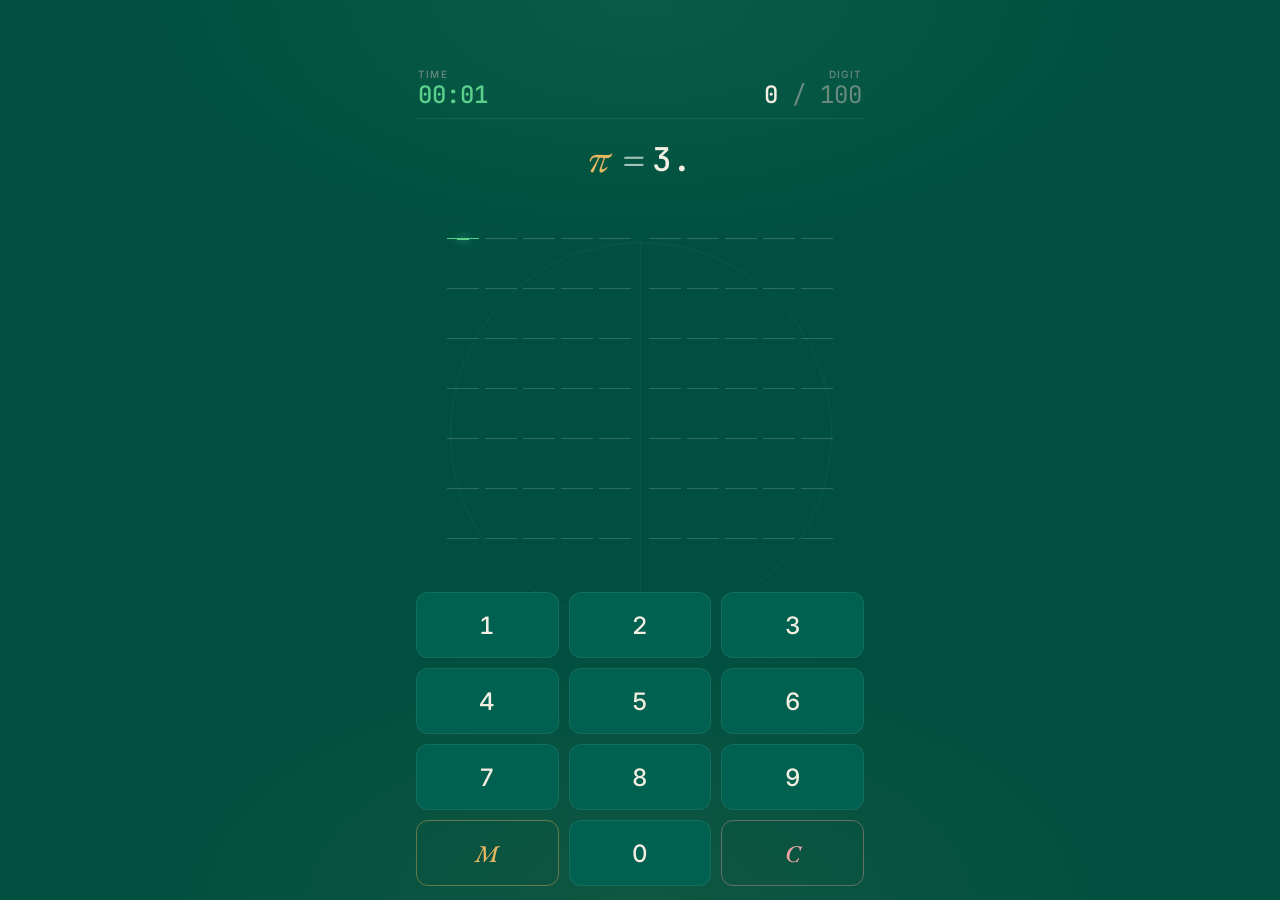
==== commit 642628ab: "Fix race on name save, add safe-area top padding, add haptics - Refactor remote saves into a single " ====
--- a/index.html
+++ b/index.html
@@ -91,7 +91,10 @@
             flex: 1;
             display: flex;
             flex-direction: column;
-            padding: 14px 16px max(10px, env(safe-area-inset-bottom));
+            padding:
+                max(64px, calc(env(safe-area-inset-top) + 14px))
+                16px
+                max(10px, env(safe-area-inset-bottom));
             min-height: 0;
         }
 
@@ -707,7 +710,9 @@
         let mainTimer = null;
         let hintTimer = null;
         let gameDone = false;
-        let currentRecordId = null;     // id of the just-saved record (for rename)
+        let pendingRecord = null;       // the just-finished record being edited
+        let pendingUploadTimer = null;  // debounce timer for remote upload
+        let pendingUploadPromise = null;// in-flight upload (serialised)
         let cachedAllRecords = [];      // last fetched all records
         let activeTab = 'top';
 
@@ -723,6 +728,11 @@
         const nameInput = document.getElementById('name-input');
         const saveStatus = document.getElementById('save-status');
         const scopeNote = document.getElementById('scope-note');
+
+        // Haptic feedback (iOS 16.4+ / Android Chrome). No-op where unsupported.
+        function haptic(pattern) {
+            try { if (navigator.vibrate) navigator.vibrate(pattern); } catch {}
+        }
 
         function fmtTime(sec) {
             const m = String(Math.floor(sec / 60)).padStart(2, '0');
@@ -770,10 +780,10 @@
                 btn.id = `key-${k}`;
                 if (k === 'C') {
                     btn.classList.add('clear');
-                    btn.addEventListener('click', cleanGame);
+                    btn.addEventListener('click', () => { haptic(14); cleanGame(); });
                 } else if (k === 'M') {
                     btn.classList.add('medal');
-                    btn.addEventListener('click', showLeaderboard);
+                    btn.addEventListener('click', () => { haptic(14); showLeaderboard(); });
                 } else {
                     btn.addEventListener('click', () => handleInput(parseInt(k)));
                 }
@@ -826,9 +836,11 @@
                 inputs[idx] = String(num);
                 wrongAt[idx] = false;
                 score++;
+                haptic(8);                  // light tap for correct
             } else {
                 inputs[idx] = String(correct);
                 wrongAt[idx] = true;
+                haptic([18, 40, 26]);       // double pulse for wrong
             }
             currentIndex++;
             renderCell(idx);
@@ -870,8 +882,7 @@
                 timeUsed: elapsedTime,
                 date: Date.now()
             };
-            currentRecordId = record.id;
-            saveRecord(record);
+            stageRecord(record);
 
             document.getElementById('m-base').textContent = score;
             document.getElementById('m-bonus').textContent = `+${timeBonus}`;
@@ -882,8 +893,7 @@
             achEl.textContent = ach;
             achEl.style.display = ach ? 'block' : 'none';
             gameoverModal.classList.toggle('celebrate', score >= 80);
-            saveStatus.textContent = '';
-            saveStatus.className = 'save-status';
+            haptic(score >= 80 ? [30, 60, 30, 60, 50] : [30, 80, 30]);
             gameoverBd.classList.add('show');
 
             // focus name input if empty so user is prompted to write one
@@ -935,7 +945,11 @@
             gridScroll.scrollTo({ top: 0 });
         }
 
-        function resetGame() { cleanGame(); }
+        async function resetGame() {
+            await flushUpload();
+            pendingRecord = null;
+            cleanGame();
+        }
 
         // ---- Records storage (local + remote) ----
 
@@ -973,7 +987,7 @@
         }
 
         async function pushRemoteRecords(records) {
-            if (!REMOTE_URL) return false;
+            if (!REMOTE_URL) return { ok: false, status: 0 };
             try {
                 const trimmed = records.slice(-MAX_REMOTE);
                 const r = await fetch(REMOTE_URL, {
@@ -981,63 +995,92 @@
                     headers: { 'Content-Type': 'application/json' },
                     body: JSON.stringify({ records: trimmed })
                 });
-                return r.ok;
-            } catch { return false; }
-        }
-
-        function saveRecord(rec) {
-            // local first (sync)
+                return { ok: r.ok, status: r.status };
+            } catch { return { ok: false, status: 0 }; }
+        }
+
+        function setStatus(text, kind) {
+            saveStatus.textContent = text;
+            saveStatus.className = 'save-status' + (kind ? ' ' + kind : '');
+        }
+
+        // Stage a finished record for upload. Subsequent name edits mutate
+        // pendingRecord; uploads are serialised so we always send the latest state.
+        function stageRecord(rec) {
+            pendingRecord = rec;
+            // local save is synchronous and immediate
             const local = getLocalRecords();
-            local.push(rec);
+            local.push({ ...rec });
             setLocalRecords(local);
-            // then push to remote (async; non-blocking)
             if (REMOTE_URL) {
-                saveStatus.textContent = '上传中…';
-                saveStatus.className = 'save-status';
-                (async () => {
-                    const remote = await fetchRemoteRecords();
-                    if (remote === null) {
-                        saveStatus.textContent = '云端连接失败，仅保存在本地';
-                        saveStatus.className = 'save-status err';
-                        return;
-                    }
-                    remote.push(rec);
-                    const ok = await pushRemoteRecords(remote);
-                    if (ok) {
-                        saveStatus.textContent = '已上传到云端 ✓';
-                        saveStatus.className = 'save-status ok';
-                    } else {
-                        saveStatus.textContent = '云端写入失败，仅保存在本地';
-                        saveStatus.className = 'save-status err';
-                    }
-                })();
+                setStatus('稍后上传…');
+                scheduleUpload(3000);  // give user time to type a name
             } else {
-                saveStatus.textContent = '已保存到本机';
-                saveStatus.className = 'save-status ok';
-            }
-        }
-
-        async function updateRecordName(id, newName) {
-            // update local
+                setStatus('已保存到本机', 'ok');
+            }
+        }
+
+        function applyNameToPending(newName) {
+            if (!pendingRecord) return;
+            pendingRecord.name = newName;
+            // mirror to local storage
             const local = getLocalRecords();
-            const lr = local.find(r => r.id === id);
+            const lr = local.find(r => r.id === pendingRecord.id);
             if (lr) { lr.name = newName; setLocalRecords(local); }
-            // update remote
-            if (REMOTE_URL) {
+            // re-schedule remote upload with the new name
+            if (REMOTE_URL) scheduleUpload(1200);
+        }
+
+        function scheduleUpload(delay) {
+            if (!REMOTE_URL || !pendingRecord) return;
+            clearTimeout(pendingUploadTimer);
+            pendingUploadTimer = setTimeout(runUpload, delay);
+        }
+
+        // Serialised upload. If one is already in flight, queue another after it.
+        async function runUpload() {
+            if (pendingUploadPromise) {
+                await pendingUploadPromise;
+            }
+            if (!pendingRecord) return;
+            const snapshot = { ...pendingRecord };
+            pendingUploadPromise = (async () => {
+                setStatus('上传中…');
                 const remote = await fetchRemoteRecords();
-                if (remote === null) return false;
-                const rr = remote.find(r => r.id === id);
-                if (rr) {
-                    rr.name = newName;
-                    return await pushRemoteRecords(remote);
+                if (remote === null) {
+                    setStatus('云端连接失败，仅本地', 'err');
+                    return;
                 }
-            }
-            return true;
+                const idx = remote.findIndex(r => r.id === snapshot.id);
+                if (idx >= 0) remote[idx] = snapshot;
+                else remote.push(snapshot);
+                const result = await pushRemoteRecords(remote);
+                if (result.ok) {
+                    setStatus('已上传到云端 ✓', 'ok');
+                } else {
+                    setStatus(`云端写入失败 (${result.status || 'network'})`, 'err');
+                }
+            })();
+            try { await pendingUploadPromise; }
+            finally { pendingUploadPromise = null; }
+        }
+
+        // Flush any pending debounced upload immediately and wait for it.
+        async function flushUpload() {
+            if (pendingUploadTimer) {
+                clearTimeout(pendingUploadTimer);
+                pendingUploadTimer = null;
+                await runUpload();
+            } else if (pendingUploadPromise) {
+                await pendingUploadPromise;
+            }
         }
 
         // ---- Leaderboard / scoreboard rendering ----
 
         async function showLeaderboard() {
+            // make sure any in-flight or pending upload completes before we fetch
+            await flushUpload();
             leaderboardBd.classList.add('show');
             renderRecords();  // show local immediately
             if (REMOTE_URL) {
@@ -1084,7 +1127,7 @@
             view.forEach((rec, i) => {
                 const row = document.createElement('div');
                 row.className = 'leader-row';
-                if (rec.id && rec.id === currentRecordId) row.classList.add('self');
+                if (rec.id && pendingRecord && rec.id === pendingRecord.id) row.classList.add('self');
                 const rankCol = activeTab === 'top' ? `${i + 1}` : '·';
                 const nameHtml = `<span class="name">${escapeHTML(rec.name || '匿名')}<span class="date">${fmtDate(rec.date)}</span></span>`;
                 row.innerHTML = `
@@ -1115,21 +1158,32 @@
             if (e.target === leaderboardBd) closeLeaderboard();
         });
 
-        // Name input: debounced — update localStorage + rename current record
+        // Best-effort flush if user closes the tab while an upload is pending
+        window.addEventListener('beforeunload', () => {
+            if (REMOTE_URL && pendingRecord && pendingUploadTimer) {
+                clearTimeout(pendingUploadTimer);
+                runUpload();
+            }
+        });
+
+        // Name input: debounced — remember name locally, update pending record,
+        // and let the upload pipeline re-send the latest version.
         let nameDebounce = null;
         nameInput.addEventListener('input', () => {
             clearTimeout(nameDebounce);
             const v = nameInput.value.trim();
-            nameDebounce = setTimeout(async () => {
+            nameDebounce = setTimeout(() => {
                 if (v) localStorage.setItem(NAME_KEY, v);
-                if (!currentRecordId) return;
-                const finalName = v || '匿名';
-                saveStatus.textContent = '更新姓名…';
-                saveStatus.className = 'save-status';
-                const ok = await updateRecordName(currentRecordId, finalName);
-                saveStatus.textContent = ok ? '已保存 ✓' : '姓名更新失败';
-                saveStatus.className = 'save-status ' + (ok ? 'ok' : 'err');
-            }, 600);
+                applyNameToPending(v || '匿名');
+            }, 400);
+        });
+        // Flush immediately when the user leaves the field
+        nameInput.addEventListener('blur', () => {
+            clearTimeout(nameDebounce);
+            const v = nameInput.value.trim();
+            if (v) localStorage.setItem(NAME_KEY, v);
+            applyNameToPending(v || '匿名');
+            if (REMOTE_URL) scheduleUpload(0);
         });
 
         document.addEventListener('keydown', (e) => {
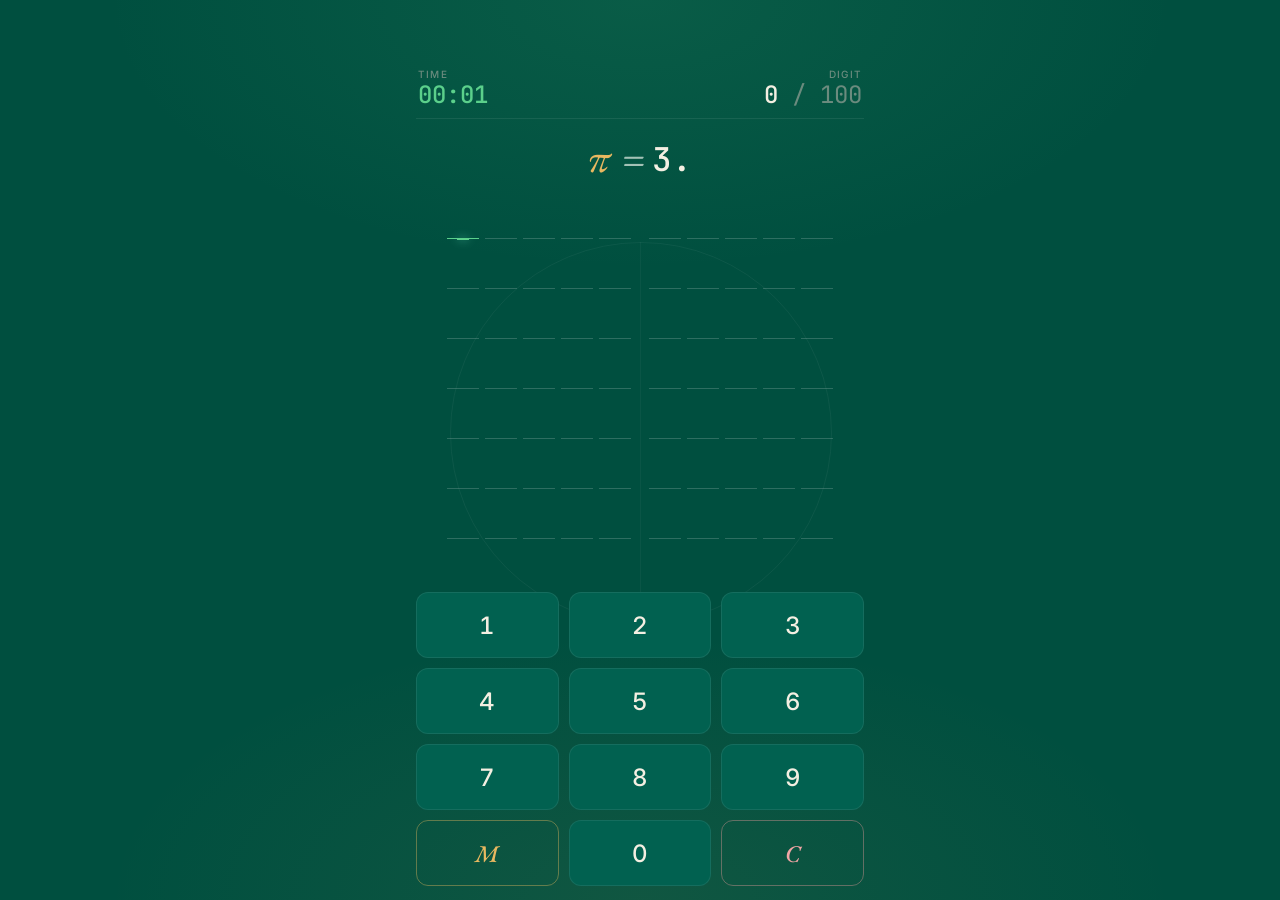
==== commit 2c37b8c5: "Fix first-save 'cloud failed', plus iOS haptic / audio / visual feedback Bug fix: - Pantry returns H" ====
--- a/index.html
+++ b/index.html
@@ -36,6 +36,18 @@
         }
 
         * { box-sizing: border-box; -webkit-tap-highlight-color: transparent; }
+
+        /* Hidden iOS-haptic switch — keep in layout (not display:none) or the
+           label click won't fire the native haptic. */
+        #haptic-trigger, #haptic-switch {
+            position: fixed;
+            top: -100px;
+            left: -100px;
+            width: 1px;
+            height: 1px;
+            opacity: 0;
+            pointer-events: none;
+        }
         html, body { height: 100%; }
         body {
             margin: 0;
@@ -246,13 +258,37 @@
             cursor: pointer;
             background: var(--surface);
             color: var(--ink);
-            transition: transform 0.08s ease, background 0.2s ease, border-color 0.2s ease, color 0.2s ease;
+            transition: background 0.2s ease, border-color 0.2s ease, color 0.2s ease;
             padding: 0;
             font-variant-numeric: tabular-nums;
+            position: relative;
+            overflow: hidden;
         }
         .key:active {
-            transform: scale(0.96);
             background: var(--surface-2);
+        }
+        /* Brief "click" animation triggered via JS on every keypress */
+        .key.tapped {
+            animation: keyTap 0.22s cubic-bezier(0.34, 1.56, 0.64, 1);
+        }
+        @keyframes keyTap {
+            0%   { transform: scale(1); }
+            35%  { transform: scale(0.86); }
+            100% { transform: scale(1); }
+        }
+        /* Ripple flash on number keys */
+        .key.num.tapped::after {
+            content: '';
+            position: absolute;
+            inset: 0;
+            border-radius: inherit;
+            background: radial-gradient(circle at center, rgba(91, 208, 139, 0.45), transparent 70%);
+            animation: keyFlash 0.28s ease-out;
+            pointer-events: none;
+        }
+        @keyframes keyFlash {
+            from { opacity: 0.9; }
+            to   { opacity: 0; }
         }
         .key.hint {
             background: rgba(232, 184, 96, 0.18);
@@ -610,6 +646,11 @@
     </style>
 </head>
 <body>
+    <!-- iOS 17.4+ haptic hack: programmatically clicking the label fires the
+         native UISwitch toggle haptic. No-op on other browsers. -->
+    <label id="haptic-trigger" for="haptic-switch" aria-hidden="true"></label>
+    <input id="haptic-switch" type="checkbox" switch aria-hidden="true" tabindex="-1">
+
     <div class="container">
         <div class="status-bar">
             <div class="stat time">
@@ -729,9 +770,61 @@
         const saveStatus = document.getElementById('save-status');
         const scopeNote = document.getElementById('scope-note');
 
-        // Haptic feedback (iOS 16.4+ / Android Chrome). No-op where unsupported.
-        function haptic(pattern) {
-            try { if (navigator.vibrate) navigator.vibrate(pattern); } catch {}
+        // ---- Tactile feedback layer ----
+        // Combines three things, each a no-op where unsupported:
+        //   1. Android Chrome — navigator.vibrate(pattern)
+        //   2. iOS 17.4+ Safari — clicking a hidden <label for=switch>
+        //      triggers the native UISwitch haptic
+        //   3. Web Audio — a very short tick so every device gets *something*
+        const hapticTrigger = document.getElementById('haptic-trigger');
+        let audioCtx = null;
+        function ensureAudio() {
+            if (audioCtx) return audioCtx;
+            try {
+                const Ctx = window.AudioContext || window.webkitAudioContext;
+                if (Ctx) audioCtx = new Ctx();
+            } catch {}
+            return audioCtx;
+        }
+        function tick(freq, duration = 0.04, vol = 0.07, type = 'sine') {
+            const ctx = ensureAudio();
+            if (!ctx) return;
+            if (ctx.state === 'suspended') ctx.resume();
+            const t = ctx.currentTime;
+            const osc = ctx.createOscillator();
+            const gain = ctx.createGain();
+            osc.type = type;
+            osc.frequency.value = freq;
+            gain.gain.setValueAtTime(vol, t);
+            gain.gain.exponentialRampToValueAtTime(0.0001, t + duration);
+            osc.connect(gain).connect(ctx.destination);
+            osc.start(t);
+            osc.stop(t + duration + 0.02);
+        }
+        function feedback(kind) {
+            // 1. iOS native UISwitch haptic via hidden switch click
+            try { hapticTrigger && hapticTrigger.click(); } catch {}
+            // 2. Android vibration
+            try {
+                if (navigator.vibrate) {
+                    if (kind === 'wrong') navigator.vibrate([18, 40, 26]);
+                    else if (kind === 'finish') navigator.vibrate([30, 60, 30, 60, 50]);
+                    else if (kind === 'util') navigator.vibrate(14);
+                    else navigator.vibrate(8);
+                }
+            } catch {}
+            // 3. Audio click — subtle, distinct timbre per kind
+            if (kind === 'correct')      tick(1400, 0.035, 0.06, 'sine');
+            else if (kind === 'wrong')   tick(220, 0.10, 0.10, 'square');
+            else if (kind === 'util')    tick(900, 0.05, 0.05, 'triangle');
+            else if (kind === 'finish') { tick(660, 0.08, 0.08); setTimeout(() => tick(880, 0.08, 0.08), 90); setTimeout(() => tick(1320, 0.14, 0.08), 200); }
+        }
+        function animateKey(btn) {
+            if (!btn) return;
+            btn.classList.remove('tapped');
+            // force reflow so the animation can replay on rapid presses
+            void btn.offsetWidth;
+            btn.classList.add('tapped');
         }
 
         function fmtTime(sec) {
@@ -780,11 +873,12 @@
                 btn.id = `key-${k}`;
                 if (k === 'C') {
                     btn.classList.add('clear');
-                    btn.addEventListener('click', () => { haptic(14); cleanGame(); });
+                    btn.addEventListener('click', () => { animateKey(btn); feedback('util'); cleanGame(); });
                 } else if (k === 'M') {
                     btn.classList.add('medal');
-                    btn.addEventListener('click', () => { haptic(14); showLeaderboard(); });
+                    btn.addEventListener('click', () => { animateKey(btn); feedback('util'); showLeaderboard(); });
                 } else {
+                    btn.classList.add('num');
                     btn.addEventListener('click', () => handleInput(parseInt(k)));
                 }
                 keypad.appendChild(btn);
@@ -832,15 +926,17 @@
             if (gameDone || currentIndex >= 100) return;
             const idx = currentIndex;
             const correct = parseInt(PI_DIGITS[idx]);
+            // visual press feedback on whichever key was hit
+            animateKey(document.getElementById(`key-${num}`));
             if (num === correct) {
                 inputs[idx] = String(num);
                 wrongAt[idx] = false;
                 score++;
-                haptic(8);                  // light tap for correct
+                feedback('correct');
             } else {
                 inputs[idx] = String(correct);
                 wrongAt[idx] = true;
-                haptic([18, 40, 26]);       // double pulse for wrong
+                feedback('wrong');
             }
             currentIndex++;
             renderCell(idx);
@@ -893,7 +989,7 @@
             achEl.textContent = ach;
             achEl.style.display = ach ? 'block' : 'none';
             gameoverModal.classList.toggle('celebrate', score >= 80);
-            haptic(score >= 80 ? [30, 60, 30, 60, 50] : [30, 80, 30]);
+            feedback('finish');
             gameoverBd.classList.add('show');
 
             // focus name input if empty so user is prompted to write one
@@ -980,9 +1076,22 @@
             if (!REMOTE_URL) return null;
             try {
                 const r = await fetch(REMOTE_URL);
-                if (!r.ok) return null;
-                const data = await r.json();
-                return Array.isArray(data.records) ? data.records : [];
+                if (r.ok) {
+                    const data = await r.json();
+                    return Array.isArray(data.records) ? data.records : [];
+                }
+                // Pantry returns 400 when basket doesn't exist yet — that's fine,
+                // it just means we haven't saved anything yet. Treat as empty.
+                if (r.status === 400) {
+                    try {
+                        const data = await r.json();
+                        if (typeof data?.error === 'string' &&
+                            data.error.toLowerCase().includes('could not get basket')) {
+                            return [];
+                        }
+                    } catch {}
+                }
+                return null;
             } catch { return null; }
         }
 
